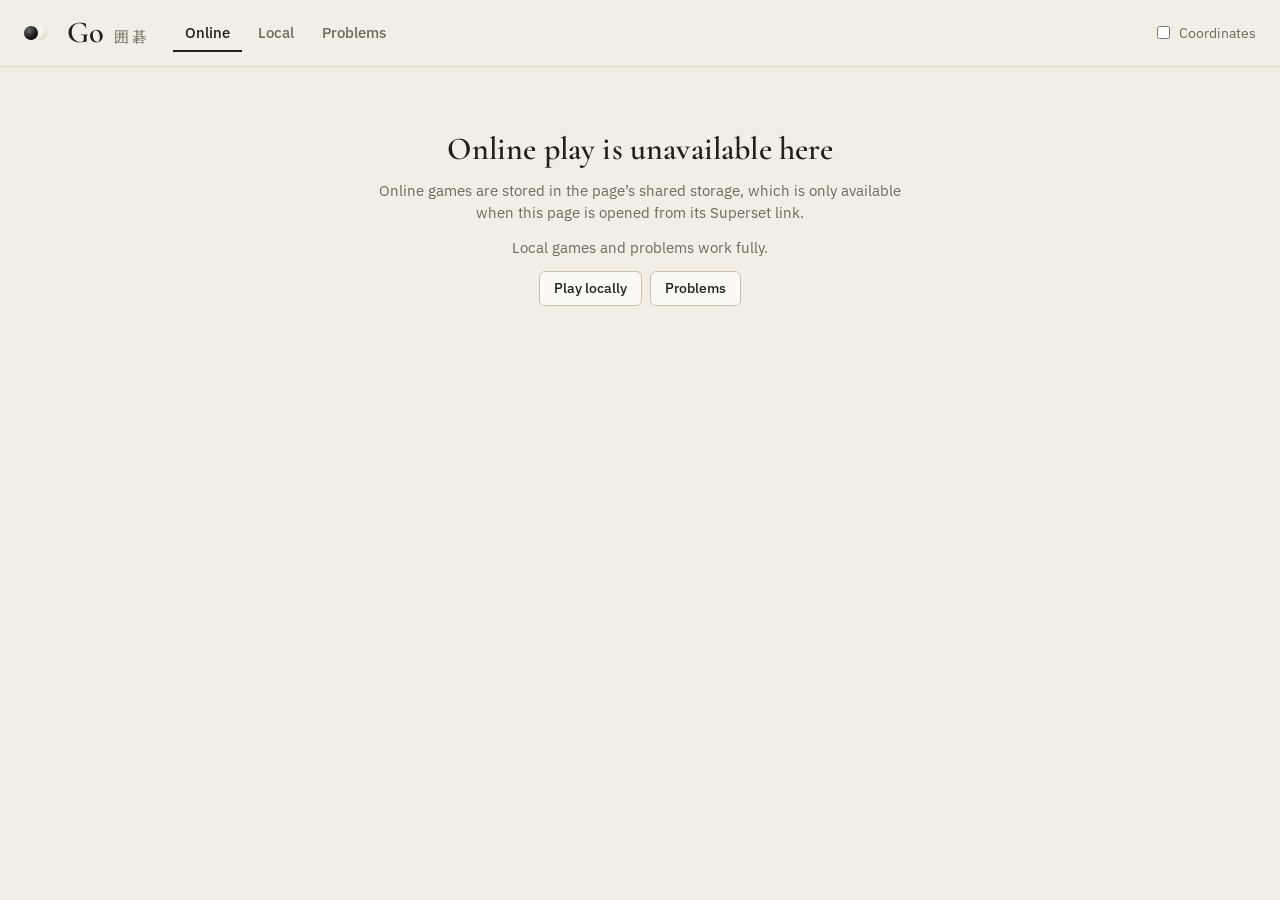
==== site/index.html @ a1bad9ee "Go: online/local play and 300 Sensei's Library problems Superset page (site/) with rules engine, SVG" ====
<!doctype html>
<html lang="en">
<head>
  <meta charset="utf-8">
  <meta name="viewport" content="width=device-width, initial-scale=1">
  <title>Go</title>
  <meta name="description" content="Play Go online with a friend, on one device, or work through 300 problems.">
  <link rel="preconnect" href="https://fonts.googleapis.com">
  <link rel="preconnect" href="https://fonts.gstatic.com" crossorigin>
  <link rel="stylesheet" href="https://fonts.googleapis.com/css2?family=Cormorant+Garamond:wght@500;600&family=IBM+Plex+Sans:wght@400;500;600&display=swap">
  <link rel="stylesheet" href="style.css">
</head>
<body>
  <header class="top">
    <div class="brand">
      <span class="brand-mark" aria-hidden="true"></span>
      <h1>Go</h1>
      <span class="brand-sub" lang="ja">囲碁</span>
    </div>
    <nav class="tabs" role="tablist" aria-label="Mode">
      <button role="tab" id="tab-online" data-tab="online" aria-controls="view-online">Online</button>
      <button role="tab" id="tab-local" data-tab="local" aria-controls="view-local">Local</button>
      <button role="tab" id="tab-problems" data-tab="problems" aria-controls="view-problems">Problems</button>
    </nav>
    <label class="coords-toggle" title="Show coordinates">
      <input type="checkbox" id="coords-toggle">
      <span>Coordinates</span>
    </label>
  </header>

  <div id="banner" class="banner" hidden></div>

  <main>
    <!-- Online -->
    <section id="view-online" class="view" role="tabpanel" aria-labelledby="tab-online" hidden>
      <div id="online-unavailable" class="notice" hidden></div>

      <div id="lobby" class="lobby" hidden>
        <div class="lobby-intro">
          <h2>Play a friend</h2>
          <p class="muted">Anyone with this page's link can join. Create a game, or join one below.</p>
        </div>

        <form id="new-online" class="card new-game" autocomplete="off">
          <h3>New game</h3>
          <div class="field">
            <span class="label">Board</span>
            <div class="seg" data-name="size">
              <label><input type="radio" name="on-size" value="9"><span>9×9</span></label>
              <label><input type="radio" name="on-size" value="13"><span>13×13</span></label>
              <label><input type="radio" name="on-size" value="19" checked><span>19×19</span></label>
            </div>
          </div>
          <div class="field-row">
            <label class="field"><span class="label">Komi</span>
              <select name="komi">
                <option value="0.5">0.5</option>
                <option value="5.5">5.5</option>
                <option value="6.5" selected>6.5</option>
                <option value="7.5">7.5</option>
              </select>
            </label>
            <label class="field"><span class="label">Handicap</span>
              <select name="handicap">
                <option value="0" selected>None</option>
                <option>2</option><option>3</option><option>4</option><option>5</option>
                <option>6</option><option>7</option><option>8</option><option>9</option>
              </select>
            </label>
            <label class="field"><span class="label">You play</span>
              <select name="color">
                <option value="B" selected>Black</option>
                <option value="W">White</option>
                <option value="R">Random</option>
              </select>
            </label>
          </div>
          <div class="from-position" hidden></div>
          <button type="submit" class="btn primary">Create game</button>
        </form>

        <div class="lobby-lists">
          <section class="list-block">
            <h3>Your games</h3>
            <ul id="list-mine" class="game-list"></ul>
          </section>
          <section class="list-block">
            <h3>Open games</h3>
            <ul id="list-open" class="game-list"></ul>
          </section>
          <section class="list-block">
            <h3>Being played</h3>
            <ul id="list-live" class="game-list"></ul>
          </section>
          <section class="list-block">
            <h3>Recently finished</h3>
            <ul id="list-done" class="game-list"></ul>
          </section>
        </div>
      </div>

      <div id="online-game" class="play-layout" hidden>
        <div class="stage"><div class="board-host" id="board-online"></div></div>
        <aside class="side">
          <button class="link back" id="online-back">&larr; Lobby</button>
          <div class="game-head">
            <h2 id="online-title">Game</h2>
            <p class="muted small" id="online-meta"></p>
          </div>
          <div class="players" id="online-players"></div>
          <p class="status" id="online-status" aria-live="polite"></p>
          <div class="request" id="online-request" hidden></div>
          <div class="controls" id="online-controls"></div>
          <div class="controls secondary" id="online-controls-2"></div>
        </aside>
      </div>
    </section>

    <!-- Local -->
    <section id="view-local" class="view" role="tabpanel" aria-labelledby="tab-local" hidden>
      <div class="play-layout">
        <div class="stage"><div class="board-host" id="board-local"></div></div>
        <aside class="side">
          <div class="game-head">
            <h2>Local game</h2>
            <p class="muted small" id="local-meta"></p>
          </div>
          <div class="players" id="local-players"></div>
          <p class="status" id="local-status" aria-live="polite"></p>
          <div class="controls" id="local-controls"></div>
          <div class="controls secondary" id="local-controls-2"></div>

          <details class="card new-local" id="new-local-wrap">
            <summary>New game</summary>
            <form id="new-local" autocomplete="off">
              <div class="field">
                <span class="label">Board</span>
                <div class="seg">
                  <label><input type="radio" name="lo-size" value="9"><span>9×9</span></label>
                  <label><input type="radio" name="lo-size" value="13"><span>13×13</span></label>
                  <label><input type="radio" name="lo-size" value="19" checked><span>19×19</span></label>
                </div>
              </div>
              <div class="field-row">
                <label class="field"><span class="label">Komi</span>
                  <select name="komi">
                    <option value="0.5">0.5</option>
                    <option value="5.5">5.5</option>
                    <option value="6.5" selected>6.5</option>
                    <option value="7.5">7.5</option>
                  </select>
                </label>
                <label class="field"><span class="label">Handicap</span>
                  <select name="handicap">
                    <option value="0" selected>None</option>
                    <option>2</option><option>3</option><option>4</option><option>5</option>
                    <option>6</option><option>7</option><option>8</option><option>9</option>
                  </select>
                </label>
              </div>
              <button type="submit" class="btn primary">Start</button>
            </form>
          </details>
          <p class="hint muted small">Keys: <kbd>P</kbd> pass, <kbd>U</kbd> undo</p>
        </aside>
      </div>
    </section>

    <!-- Problems -->
    <section id="view-problems" class="view" role="tabpanel" aria-labelledby="tab-problems" hidden>
      <div class="problems-layout">
        <aside class="plist">
          <div class="plist-head">
            <input type="search" id="p-search" placeholder="Search number or title" aria-label="Search problems">
            <div class="plist-filters">
              <select id="p-level" aria-label="Level"><option value="">All levels</option></select>
              <label class="check"><input type="checkbox" id="p-unsolved"> Unsolved</label>
            </div>
            <p class="muted small" id="p-count"></p>
          </div>
          <ol id="p-list" class="p-list"></ol>
        </aside>
        <div class="stage"><div class="board-host" id="board-problem"></div></div>
        <aside class="side">
          <div class="game-head">
            <p class="eyebrow" id="p-eyebrow"></p>
            <h2 id="p-title">Problems</h2>
            <p class="prompt" id="p-prompt"></p>
          </div>
          <div class="feedback" id="p-feedback" aria-live="polite"></div>
          <div class="controls" id="p-controls">
            <button class="btn" id="p-retry">Retry</button>
            <button class="btn" id="p-solution">Show solution</button>
          </div>
          <div class="controls" id="p-steps" hidden>
            <button class="btn" id="p-step-back">Back</button>
            <button class="btn primary" id="p-step-fwd">Next move</button>
            <button class="btn ghost" id="p-step-exit">Done</button>
          </div>
          <div class="controls nav">
            <button class="btn" id="p-prev">&larr; Prev</button>
            <button class="btn" id="p-next">Next &rarr;</button>
          </div>
          <div class="from-here">
            <span class="label">Play from this position</span>
            <div class="controls">
              <button class="btn" id="p-play-local">Locally</button>
              <button class="btn" id="p-play-online">Online</button>
            </div>
          </div>
          <p class="muted small source" id="p-source"></p>
          <p class="hint muted small">Keys: <kbd>&larr;</kbd> <kbd>&rarr;</kbd> previous / next</p>
        </aside>
      </div>
    </section>
  </main>

  <dialog id="sgf-dialog" class="sgf-dialog">
    <form method="dialog">
      <h3>Game record (SGF)</h3>
      <textarea id="sgf-text" rows="8" readonly></textarea>
      <div class="controls">
        <a class="btn primary" id="sgf-download" download="game.sgf">Download</a>
        <button type="button" class="btn" id="sgf-copy">Copy</button>
        <button class="btn ghost" value="close">Close</button>
      </div>
    </form>
  </dialog>

  <div id="toast" class="toast" role="status" aria-live="polite" hidden></div>

  <script src="go-engine.js"></script>
  <script src="problems.js"></script>
  <script src="app.js"></script>
</body>
</html>
---- site/style.css ----
:root {
  --bg: #f2eee5;
  --surface: #fbf9f4;
  --ink: #23201b;
  --muted: #6f685c;
  --line: #ddd5c5;
  --line-strong: #c9bfac;
  --accent: #a8432a;
  --accent-soft: rgba(168, 67, 42, 0.1);
  --ok: #3f6b3a;
  --ok-soft: rgba(63, 107, 58, 0.1);
  --btn-bg: #fbf9f4;
  --btn-hover: #f1ece1;
  --primary-bg: #23201b;
  --primary-ink: #f7f3ea;
  --shadow: 0 1px 2px rgba(40, 30, 10, 0.06), 0 6px 24px rgba(40, 30, 10, 0.06);
  --board-shadow: 0 2px 4px rgba(60, 35, 5, 0.18), 0 18px 40px rgba(60, 35, 5, 0.18);
  --radius: 6px;
  --serif: "Cormorant Garamond", "Iowan Old Style", "Palatino Linotype", Palatino, Georgia, serif;
  --sans: "IBM Plex Sans", -apple-system, "Segoe UI", Helvetica, Arial, sans-serif;
  color-scheme: light;
}
@media (prefers-color-scheme: dark) {
  :root {
    --bg: #141311;
    --surface: #1c1b18;
    --ink: #ebe5d8;
    --muted: #9c9483;
    --line: #2e2b26;
    --line-strong: #423d35;
    --accent: #d77a5c;
    --accent-soft: rgba(215, 122, 92, 0.14);
    --ok: #8fbf86;
    --ok-soft: rgba(143, 191, 134, 0.12);
    --btn-bg: #1f1e1a;
    --btn-hover: #282620;
    --primary-bg: #ebe5d8;
    --primary-ink: #171613;
    --shadow: 0 1px 2px rgba(0, 0, 0, 0.3), 0 6px 24px rgba(0, 0, 0, 0.25);
    --board-shadow: 0 2px 4px rgba(0, 0, 0, 0.5), 0 18px 48px rgba(0, 0, 0, 0.45);
    color-scheme: dark;
  }
}

* { box-sizing: border-box; }
html { -webkit-text-size-adjust: 100%; }
body {
  margin: 0;
  background: var(--bg);
  color: var(--ink);
  font: 15px/1.5 var(--sans);
  min-height: 100vh;
  overflow-x: hidden;
}
h1, h2, h3 { font-family: var(--serif); font-weight: 600; letter-spacing: 0.005em; margin: 0; line-height: 1.15; }
h2 { font-size: 1.75rem; }
h3 { font-size: 1.25rem; }
p { margin: 0; }
.muted { color: var(--muted); }
.small { font-size: 0.85rem; }
kbd {
  font: 500 0.75rem/1 var(--sans);
  border: 1px solid var(--line-strong);
  border-bottom-width: 2px;
  border-radius: 3px;
  padding: 2px 5px;
  background: var(--surface);
}
[hidden] { display: none !important; }

/* ---------- header */
.top {
  display: flex;
  align-items: center;
  gap: 24px;
  padding: 14px 24px;
  border-bottom: 1px solid var(--line);
  flex-wrap: wrap;
}
.brand { display: flex; align-items: baseline; gap: 10px; }
.brand h1 { font-size: 1.9rem; }
.brand-sub { font-size: 0.95rem; color: var(--muted); letter-spacing: 0.15em; }
.brand-mark {
  position: relative;
  width: 14px; height: 14px; border-radius: 50%;
  align-self: center;
  background: radial-gradient(circle at 35% 30%, #fff, #ece8de 60%, #c4bdae);
  margin-right: 10px;
}
.brand-mark::after {
  content: ""; position: absolute; left: -9px; top: 0;
  width: 14px; height: 14px; border-radius: 50%;
  background: radial-gradient(circle at 35% 30%, #6a6a6a, #1a1a1a 55%, #000);
  box-shadow: 1px 0 0 1px var(--bg);
}
.brand { padding-left: 9px; }
.tabs { display: flex; gap: 4px; margin-right: auto; }
.tabs button {
  appearance: none; background: none; border: 0; cursor: pointer;
  font: 500 0.95rem var(--sans); color: var(--muted);
  padding: 8px 12px;
  border-bottom: 2px solid transparent;
  position: relative;
}
.tabs button:hover { color: var(--ink); }
.tabs button[aria-selected="true"] { color: var(--ink); border-bottom-color: var(--ink); }
.tabs button .dot {
  position: absolute; top: 6px; right: 2px;
  width: 6px; height: 6px; border-radius: 50%; background: var(--accent);
}
.coords-toggle { display: flex; align-items: center; gap: 6px; font-size: 0.85rem; color: var(--muted); cursor: pointer; user-select: none; }

.banner {
  padding: 10px 24px;
  background: var(--accent-soft);
  color: var(--ink);
  border-bottom: 1px solid var(--line);
  font-size: 0.9rem;
}

main { padding: 24px; max-width: 1480px; margin: 0 auto; }

/* ---------- buttons & forms */
.btn {
  appearance: none;
  display: inline-flex; align-items: center; justify-content: center; gap: 6px;
  font: 500 0.9rem/1 var(--sans);
  color: var(--ink);
  background: var(--btn-bg);
  border: 1px solid var(--line-strong);
  border-radius: var(--radius);
  padding: 9px 14px;
  cursor: pointer;
  text-decoration: none;
  transition: background-color 0.12s, border-color 0.12s, color 0.12s;
  white-space: nowrap;
}
.btn:hover:not(:disabled) { background: var(--btn-hover); border-color: var(--muted); }
.btn:disabled { opacity: 0.45; cursor: default; }
.btn.primary { background: var(--primary-bg); color: var(--primary-ink); border-color: var(--primary-bg); }
.btn.primary:hover:not(:disabled) { background: var(--primary-bg); opacity: 0.88; }
.btn.ghost { background: transparent; border-color: transparent; color: var(--muted); }
.btn.ghost:hover:not(:disabled) { color: var(--ink); background: var(--btn-hover); border-color: transparent; }
.btn.danger:hover:not(:disabled) { color: var(--accent); border-color: var(--accent); background: var(--btn-bg); }
.btn.small { padding: 6px 10px; font-size: 0.82rem; }
.link {
  appearance: none; background: none; border: 0; padding: 0; cursor: pointer;
  color: var(--muted); font: 500 0.88rem var(--sans);
}
.link:hover { color: var(--ink); }
:focus-visible { outline: 2px solid var(--accent); outline-offset: 2px; }

select, input[type="search"] {
  font: 0.9rem var(--sans);
  color: var(--ink);
  background: var(--btn-bg);
  border: 1px solid var(--line-strong);
  border-radius: var(--radius);
  padding: 7px 9px;
  min-width: 0;
}
input[type="search"] { width: 100%; }
input[type="checkbox"] { accent-color: var(--ink); }

.card {
  background: var(--surface);
  border: 1px solid var(--line);
  border-radius: 8px;
  padding: 18px;
}
.field { display: flex; flex-direction: column; gap: 6px; min-width: 0; }
.field-row { display: grid; grid-template-columns: repeat(auto-fit, minmax(90px, 1fr)); gap: 12px; }
.label { font-size: 0.75rem; text-transform: uppercase; letter-spacing: 0.08em; color: var(--muted); font-weight: 500; }
.seg { display: inline-flex; border: 1px solid var(--line-strong); border-radius: var(--radius); overflow: hidden; align-self: flex-start; }
.seg label { cursor: pointer; }
.seg input { position: absolute; opacity: 0; pointer-events: none; }
.seg span { display: block; padding: 7px 12px; font-size: 0.88rem; color: var(--muted); border-left: 1px solid var(--line-strong); }
.seg label:first-child span { border-left: 0; }
.seg input:checked + span { background: var(--primary-bg); color: var(--primary-ink); }
.seg input:focus-visible + span { outline: 2px solid var(--accent); outline-offset: -2px; }
.check { display: inline-flex; align-items: center; gap: 6px; font-size: 0.88rem; cursor: pointer; }

/* ---------- play layout */
.play-layout {
  display: grid;
  grid-template-columns: minmax(0, 1fr) 320px;
  gap: 32px;
  align-items: start;
}
.stage { display: flex; justify-content: center; min-width: 0; }
.board-host {
  width: 100%;
  position: relative;
  border-radius: 3px;
  box-shadow: var(--board-shadow);
  background:
    radial-gradient(ellipse 80% 60% at 28% 18%, rgba(255, 236, 190, 0.38), transparent 70%),
    radial-gradient(ellipse 70% 50% at 80% 90%, rgba(120, 70, 20, 0.12), transparent 70%),
    repeating-linear-gradient(93deg, rgba(120, 72, 22, 0.055) 0 1px, transparent 1px 6px),
    repeating-linear-gradient(87deg, rgba(95, 55, 15, 0.045) 0 2px, transparent 2px 15px),
    repeating-linear-gradient(91deg, rgba(255, 230, 180, 0.08) 0 3px, transparent 3px 23px),
    linear-gradient(176deg, #e4bd78 0%, #dcb06a 45%, #d5a65e 100%);
  touch-action: manipulation;
  user-select: none;
  -webkit-user-select: none;
  -webkit-tap-highlight-color: transparent;
}
.board-host svg { display: block; width: 100%; height: 100%; }
.board-host.playable svg { cursor: pointer; }

.side { display: flex; flex-direction: column; gap: 18px; min-width: 0; }
.game-head h2 { margin-bottom: 4px; }
.eyebrow { font-size: 0.75rem; text-transform: uppercase; letter-spacing: 0.1em; color: var(--muted); margin-bottom: 4px; }
.back { align-self: flex-start; }

.players { display: flex; flex-direction: column; border-top: 1px solid var(--line); }
.player {
  display: grid;
  grid-template-columns: 22px 1fr auto;
  align-items: center;
  gap: 10px;
  padding: 10px 2px;
  border-bottom: 1px solid var(--line);
  position: relative;
}
.player .stone-icon { width: 18px; height: 18px; border-radius: 50%; }
.stone-icon.b { background: radial-gradient(circle at 35% 30%, #6a6a6a, #1c1c1c 55%, #000); box-shadow: 0 1px 2px rgba(0,0,0,.4); }
.stone-icon.w { background: radial-gradient(circle at 35% 30%, #fff, #eeebe3 60%, #c9c3b6); box-shadow: 0 1px 2px rgba(0,0,0,.35), inset 0 0 0 0.5px rgba(0,0,0,.15); }
.player .pname { font-weight: 500; overflow: hidden; text-overflow: ellipsis; white-space: nowrap; }
.player .pname .you { color: var(--muted); font-weight: 400; font-size: 0.85rem; margin-left: 4px; }
.player .pcap { font-size: 0.82rem; color: var(--muted); font-variant-numeric: tabular-nums; }
.player.to-move::before {
  content: "";
  position: absolute; left: -12px; top: 50%;
  width: 3px; height: 60%; transform: translateY(-50%);
  background: var(--ink); border-radius: 2px;
}
.player.to-move.mine::before { background: var(--accent); }

.status { font-size: 1rem; min-height: 1.5em; }
.status strong { font-weight: 600; }
.status .your-move { color: var(--accent); font-weight: 600; }
.status .pulse {
  display: inline-block; width: 8px; height: 8px; border-radius: 50%;
  background: var(--accent); margin-right: 8px; vertical-align: 1px;
  animation: pulse 2s ease-in-out infinite;
}
@keyframes pulse { 0%, 100% { opacity: 1; } 50% { opacity: 0.35; } }
.result {
  font-family: var(--serif);
  font-size: 1.6rem;
  font-weight: 600;
}

.controls { display: flex; flex-wrap: wrap; gap: 8px; }
.controls.secondary { padding-top: 2px; }
.controls:empty { display: none; }

.request {
  border: 1px solid var(--line-strong);
  border-left: 3px solid var(--accent);
  border-radius: var(--radius);
  padding: 12px 14px;
  display: flex; flex-direction: column; gap: 10px;
  background: var(--surface);
  font-size: 0.92rem;
}

.new-local summary { cursor: pointer; font-weight: 500; list-style: none; }
.new-local summary::-webkit-details-marker { display: none; }
.new-local summary::before { content: "+"; display: inline-block; width: 1em; color: var(--muted); }
.new-local[open] summary::before { content: "\2013"; }
.new-local form { display: flex; flex-direction: column; gap: 14px; margin-top: 14px; }
.new-local, .new-game { padding: 14px 16px; }
.hint { margin-top: auto; }

/* ---------- lobby */
.lobby {
  display: grid;
  grid-template-columns: 340px minmax(0, 1fr);
  grid-template-areas: "intro intro" "form lists";
  gap: 24px 40px;
  align-items: start;
}
.lobby-intro { grid-area: intro; }
.lobby-intro h2 { font-size: 2.2rem; margin-bottom: 4px; }
.new-game { grid-area: form; display: flex; flex-direction: column; gap: 16px; }
.lobby-lists { grid-area: lists; display: grid; grid-template-columns: repeat(2, minmax(0, 1fr)); gap: 28px 32px; }
.list-block h3 { padding-bottom: 8px; border-bottom: 1px solid var(--line); }
.game-list { list-style: none; margin: 0; padding: 0; }
.game-list li.item {
  display: flex; align-items: center; gap: 12px;
  padding: 10px 0;
  border-bottom: 1px solid var(--line);
}
.game-list .gi-main { flex: 1; min-width: 0; }
.game-list .gi-title { font-weight: 500; overflow: hidden; text-overflow: ellipsis; white-space: nowrap; }
.game-list .gi-sub { font-size: 0.82rem; color: var(--muted); overflow: hidden; text-overflow: ellipsis; white-space: nowrap; }
.game-list .gi-sub .turn { color: var(--accent); font-weight: 500; }
.game-list li.empty { color: var(--muted); font-size: 0.88rem; padding: 10px 0; font-style: italic; }
.from-position {
  font-size: 0.88rem;
  border-left: 3px solid var(--line-strong);
  padding: 4px 10px;
  display: flex; align-items: center; justify-content: space-between; gap: 8px;
}

.notice {
  max-width: 560px;
  margin: 40px auto;
  text-align: center;
  display: flex; flex-direction: column; gap: 12px; align-items: center;
}
.notice h2 { font-size: 2rem; }
.notice p { color: var(--muted); }

/* ---------- problems */
.problems-layout {
  display: grid;
  grid-template-columns: 250px minmax(0, 1fr) 300px;
  gap: 28px;
  align-items: start;
}
.plist {
  display: flex; flex-direction: column;
  border: 1px solid var(--line);
  border-radius: 8px;
  background: var(--surface);
  max-height: calc(100vh - 140px);
  position: sticky; top: 16px;
  min-width: 0;
}
.plist-head { padding: 12px; display: flex; flex-direction: column; gap: 8px; border-bottom: 1px solid var(--line); }
.plist-filters { display: flex; gap: 10px; align-items: center; justify-content: space-between; }
.plist-filters select { flex: 1; }
.p-list { list-style: none; margin: 0; padding: 4px 0; overflow-y: auto; flex: 1; overscroll-behavior: contain; }
.p-list li button {
  appearance: none; border: 0; background: none; width: 100%; text-align: left; cursor: pointer;
  display: grid; grid-template-columns: 34px 1fr 14px; gap: 6px; align-items: baseline;
  padding: 6px 12px;
  color: var(--ink); font: 0.86rem/1.35 var(--sans);
}
.p-list li button:hover { background: var(--btn-hover); }
.p-list li button[aria-current="true"] { background: var(--accent-soft); }
.p-list .pn { color: var(--muted); font-variant-numeric: tabular-nums; }
.p-list .pt { overflow: hidden; text-overflow: ellipsis; white-space: nowrap; }
.p-list .pt small { color: var(--muted); display: block; font-size: 0.75rem; }
.p-list .ps { align-self: center; width: 10px; height: 10px; }
.p-list .ps.solved { border-radius: 50%; background: var(--ok); }
.prompt { font-size: 1.05rem; margin-top: 6px; }
.feedback { min-height: 3em; display: flex; flex-direction: column; gap: 6px; }
.feedback .verdict { font-family: var(--serif); font-size: 1.6rem; font-weight: 600; line-height: 1.1; }
.feedback .verdict.ok { color: var(--ok); }
.feedback .verdict.bad { color: var(--accent); }
.feedback .comment { font-size: 0.93rem; color: var(--ink); white-space: pre-line; }
.feedback .comment.dim { color: var(--muted); }
.from-here { display: flex; flex-direction: column; gap: 8px; padding-top: 14px; border-top: 1px solid var(--line); }
.source a { color: var(--muted); }

/* ---------- board svg pieces */
.bv-line { stroke: #3b2a14; stroke-linecap: square; vector-effect: non-scaling-stroke; }
.bv-coord { fill: rgba(55, 34, 10, 0.7); font: 500 0.3px var(--sans); }
.bv-stone.drop { animation: drop 0.2s cubic-bezier(.2,.7,.3,1); transform-box: fill-box; transform-origin: center; }
.bv-shadow.drop { animation: dropshadow 0.2s ease-out; }
@keyframes drop { from { transform: scale(1.12); opacity: 0.2; } to { transform: scale(1); opacity: 1; } }
@keyframes dropshadow { from { opacity: 0; } to { opacity: 1; } }
.bv-gone { animation: gone 0.35s ease-in forwards; transform-box: fill-box; transform-origin: center; }
@keyframes gone { to { opacity: 0; transform: scale(0.85); } }
.bv-ghost { opacity: 0.5; pointer-events: none; }
.bv-ghost.confirm { opacity: 0.75; }
.bv-dead { opacity: 0.42; }
.bv-label.bv-mark-label { font-family: var(--serif); font-style: italic; font-size: 0.56px; }
.bv-label { font: 600 0.5px var(--sans); text-anchor: middle; dominant-baseline: central; pointer-events: none; }

/* ---------- dialog & toast */
.sgf-dialog {
  border: 1px solid var(--line);
  border-radius: 10px;
  background: var(--surface);
  color: var(--ink);
  padding: 20px;
  width: min(560px, calc(100vw - 32px));
  box-shadow: var(--shadow);
}
.sgf-dialog::backdrop { background: rgba(20, 16, 10, 0.35); }
.sgf-dialog form { display: flex; flex-direction: column; gap: 12px; }
.sgf-dialog textarea {
  width: 100%;
  font: 0.8rem/1.4 ui-monospace, Menlo, monospace;
  color: var(--ink);
  background: var(--bg);
  border: 1px solid var(--line);
  border-radius: var(--radius);
  padding: 10px;
  resize: vertical;
}
.toast {
  position: fixed; left: 50%; bottom: 20px; transform: translateX(-50%);
  background: var(--primary-bg); color: var(--primary-ink);
  padding: 10px 16px; border-radius: var(--radius);
  font-size: 0.9rem; box-shadow: var(--shadow);
  max-width: calc(100vw - 32px);
  z-index: 10;
}

/* ---------- responsive */
@media (max-width: 1180px) {
  .problems-layout {
    grid-template-columns: minmax(0, 1fr) 300px;
    grid-template-areas: "board side" "list list";
  }
  .problems-layout > .stage { grid-area: board; }
  .problems-layout > .side { grid-area: side; }
  .problems-layout > .plist { grid-area: list; position: static; max-height: 420px; }
}
@media (max-width: 860px) {
  main { padding: 16px; }
  .top { padding: 10px 16px; gap: 8px 16px; }
  .brand h1 { font-size: 1.6rem; }
  .tabs { order: 3; width: 100%; margin: 0 0 -10px -12px; }
  .coords-toggle { margin-left: auto; }
  .play-layout { grid-template-columns: minmax(0, 1fr); gap: 20px; }
  .problems-layout { grid-template-columns: minmax(0, 1fr); grid-template-areas: "board" "side" "list"; gap: 20px; }
  .lobby { grid-template-columns: minmax(0, 1fr); grid-template-areas: "intro" "form" "lists"; }
  .lobby-lists { grid-template-columns: minmax(0, 1fr); }
  .hint { display: none; }
  .banner { padding: 10px 16px; }
}
@media (prefers-reduced-motion: reduce) {
  .bv-stone.drop, .bv-shadow.drop, .bv-gone, .status .pulse { animation: none; }
}
.btn.armed, .btn.armed:hover:not(:disabled) { color: var(--accent); border-color: var(--accent); background: var(--accent-soft); }
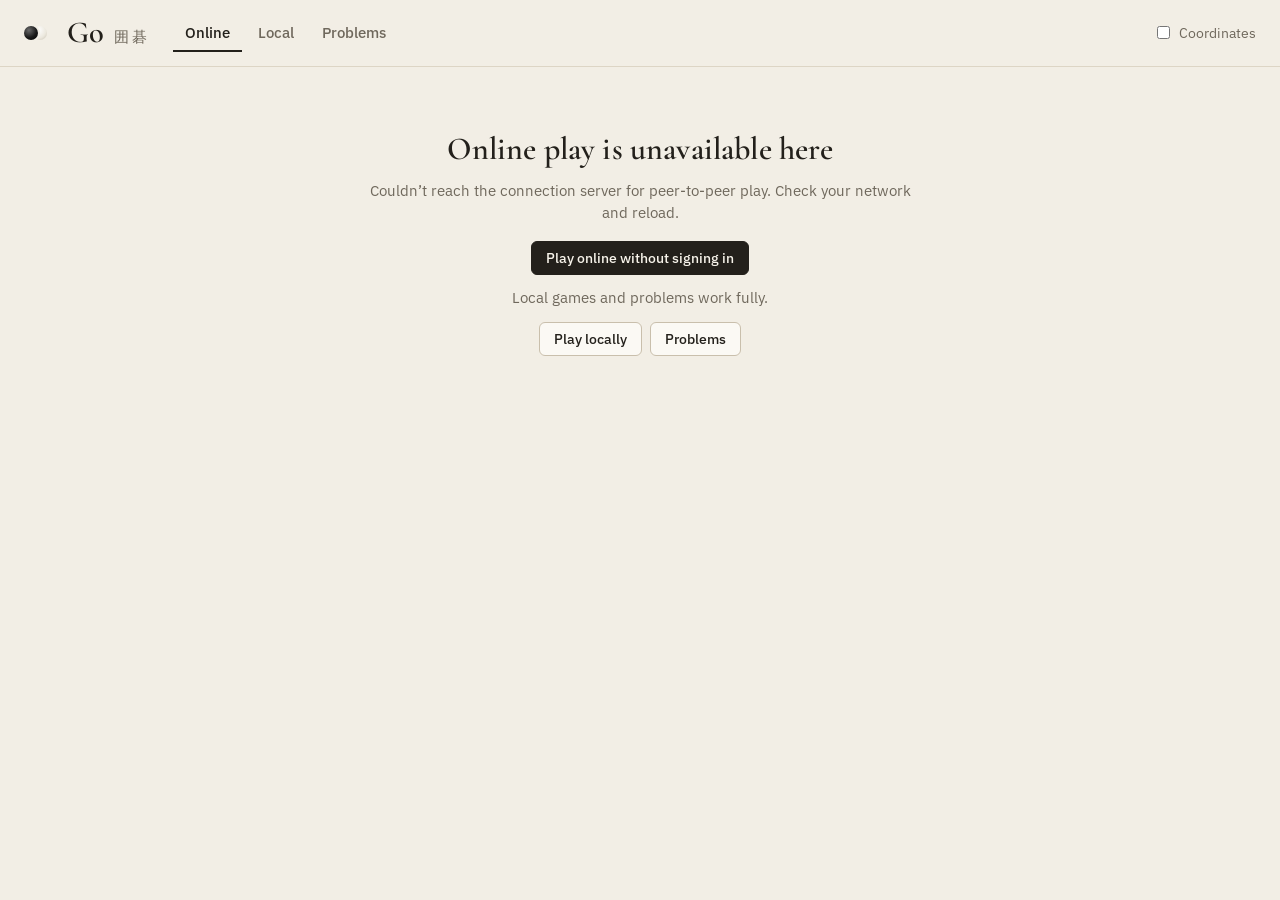
==== commit 15ccb3d3: "Peer-to-peer online play for signed-out players Co-Authored-By: Claude Opus 5.5 <noreply@anthropic.c" ====
--- a/site/index.html
+++ b/site/index.html
@@ -39,6 +39,12 @@
         <div class="lobby-intro">
           <h2>Play a friend</h2>
           <p class="muted">Anyone with this page's link can join. Create a game, or join one below.</p>
+          <div class="p2p-bar" id="p2p-bar" hidden>
+            <label class="p2p-name"><span class="label">Your name</span>
+              <input type="text" id="p2p-name" maxlength="40" autocomplete="nickname" spellcheck="false">
+            </label>
+            <p class="conn small" id="p2p-status"></p>
+          </div>
         </div>
 
         <form id="new-online" class="card new-game" autocomplete="off">
@@ -108,6 +114,8 @@
             <p class="muted small" id="online-meta"></p>
           </div>
           <div class="players" id="online-players"></div>
+          <p class="conn small" id="online-conn" hidden></p>
+          <div class="invite" id="online-invite" hidden></div>
           <p class="status" id="online-status" aria-live="polite"></p>
           <div class="request" id="online-request" hidden></div>
           <div class="controls" id="online-controls"></div>
@@ -229,6 +237,7 @@
 
   <div id="toast" class="toast" role="status" aria-live="polite" hidden></div>
 
+  <script src="peerjs.min.js"></script>
   <script src="go-engine.js"></script>
   <script src="problems.js"></script>
   <script src="app.js"></script>
--- a/site/style.css
+++ b/site/style.css
@@ -430,3 +430,32 @@
   .bv-stone.drop, .bv-shadow.drop, .bv-gone, .status .pulse { animation: none; }
 }
 .btn.armed, .btn.armed:hover:not(:disabled) { color: var(--accent); border-color: var(--accent); background: var(--accent-soft); }
+
+/* ---------- peer-to-peer online */
+.p2p-bar { display: flex; flex-wrap: wrap; align-items: flex-end; gap: 10px 20px; margin-top: 14px; }
+.p2p-name { display: flex; flex-direction: column; gap: 6px; }
+.p2p-name input {
+  font: 0.92rem var(--sans); color: var(--ink); background: var(--btn-bg);
+  border: 1px solid var(--line-strong); border-radius: var(--radius); padding: 7px 9px; width: 200px; max-width: 100%;
+}
+.conn { color: var(--muted); display: flex; align-items: center; gap: 8px; margin: 0; }
+.conn::before { content: ""; width: 7px; height: 7px; border-radius: 50%; background: var(--muted); flex: none; }
+.conn.ok::before { background: var(--ok); }
+.conn.warn::before { background: var(--accent); animation: pulse 1.6s ease-in-out infinite; }
+.invite {
+  border: 1px solid var(--line-strong);
+  border-left: 3px solid var(--ink);
+  border-radius: var(--radius);
+  background: var(--surface);
+  padding: 14px;
+  display: flex; flex-direction: column; gap: 10px;
+}
+.invite h3 { font-size: 1.3rem; }
+.invite .row { display: flex; gap: 8px; }
+.invite input {
+  flex: 1; min-width: 0;
+  font: 0.82rem ui-monospace, Menlo, monospace; color: var(--ink);
+  background: var(--bg); border: 1px solid var(--line); border-radius: var(--radius); padding: 7px 9px;
+}
+.invite p { font-size: 0.85rem; color: var(--muted); }
+.notice .btn.primary { margin-top: 4px; }
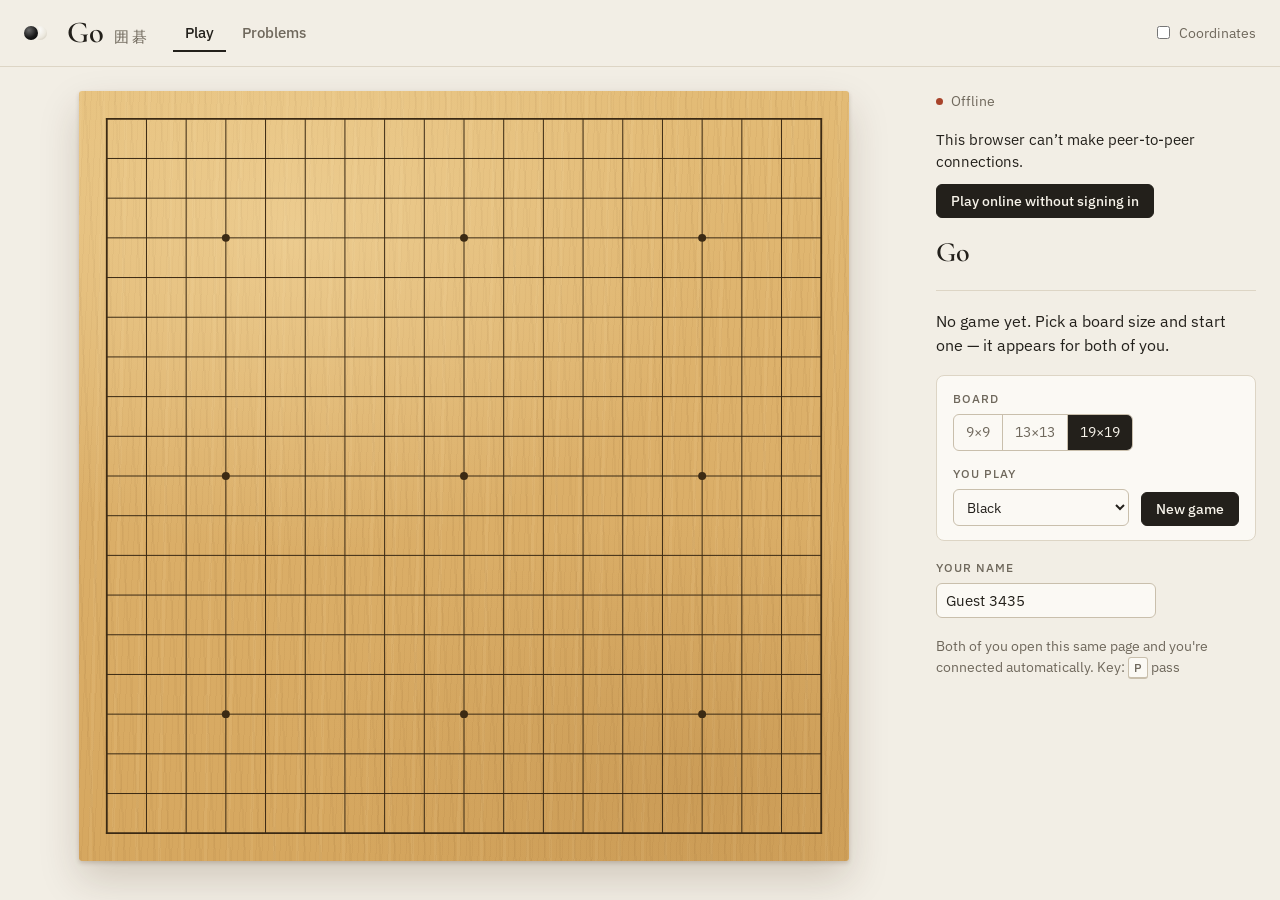
==== commit 13461d85: "Two-player fixed room: both open the same URL and auto-connect Co-Authored-By: Claude Opus 5.5 <nore" ====
--- a/site/index.html
+++ b/site/index.html
@@ -18,8 +18,7 @@
       <span class="brand-sub" lang="ja">囲碁</span>
     </div>
     <nav class="tabs" role="tablist" aria-label="Mode">
-      <button role="tab" id="tab-online" data-tab="online" aria-controls="view-online">Online</button>
-      <button role="tab" id="tab-local" data-tab="local" aria-controls="view-local">Local</button>
+      <button role="tab" id="tab-play" data-tab="play" aria-controls="view-play">Play</button>
       <button role="tab" id="tab-problems" data-tab="problems" aria-controls="view-problems">Problems</button>
     </nav>
     <label class="coords-toggle" title="Show coordinates">
@@ -31,145 +30,47 @@
   <div id="banner" class="banner" hidden></div>
 
   <main>
-    <!-- Online -->
-    <section id="view-online" class="view" role="tabpanel" aria-labelledby="tab-online" hidden>
-      <div id="online-unavailable" class="notice" hidden></div>
+    <!-- Play: one shared game between two people -->
+    <section id="view-play" class="view" role="tabpanel" aria-labelledby="tab-play" hidden>
+      <div class="play-layout">
+        <div class="stage"><div class="board-host" id="board-play"></div></div>
+        <aside class="side">
+          <p class="conn small" id="conn"></p>
+          <div class="notice-inline" id="offline" hidden></div>
+          <div class="game-head">
+            <h2 id="play-title">Go</h2>
+            <p class="muted small" id="play-meta"></p>
+          </div>
+          <div class="players" id="play-players"></div>
+          <p class="status" id="play-status" aria-live="polite"></p>
+          <div class="request" id="play-request" hidden></div>
+          <div class="controls" id="play-controls"></div>
+          <div class="controls secondary" id="play-controls-2"></div>
 
-      <div id="lobby" class="lobby" hidden>
-        <div class="lobby-intro">
-          <h2>Play a friend</h2>
-          <p class="muted">Anyone with this page's link can join. Create a game, or join one below.</p>
-          <div class="p2p-bar" id="p2p-bar" hidden>
-            <label class="p2p-name"><span class="label">Your name</span>
-              <input type="text" id="p2p-name" maxlength="40" autocomplete="nickname" spellcheck="false">
-            </label>
-            <p class="conn small" id="p2p-status"></p>
-          </div>
-        </div>
-
-        <form id="new-online" class="card new-game" autocomplete="off">
-          <h3>New game</h3>
-          <div class="field">
-            <span class="label">Board</span>
-            <div class="seg" data-name="size">
-              <label><input type="radio" name="on-size" value="9"><span>9×9</span></label>
-              <label><input type="radio" name="on-size" value="13"><span>13×13</span></label>
-              <label><input type="radio" name="on-size" value="19" checked><span>19×19</span></label>
+          <form id="new-game" class="card new-game" autocomplete="off">
+            <div class="field">
+              <span class="label">Board</span>
+              <div class="seg">
+                <label><input type="radio" name="size" value="9"><span>9×9</span></label>
+                <label><input type="radio" name="size" value="13"><span>13×13</span></label>
+                <label><input type="radio" name="size" value="19" checked><span>19×19</span></label>
+              </div>
             </div>
-          </div>
-          <div class="field-row">
-            <label class="field"><span class="label">Komi</span>
-              <select name="komi">
-                <option value="0.5">0.5</option>
-                <option value="5.5">5.5</option>
-                <option value="6.5" selected>6.5</option>
-                <option value="7.5">7.5</option>
-              </select>
-            </label>
-            <label class="field"><span class="label">Handicap</span>
-              <select name="handicap">
-                <option value="0" selected>None</option>
-                <option>2</option><option>3</option><option>4</option><option>5</option>
-                <option>6</option><option>7</option><option>8</option><option>9</option>
-              </select>
-            </label>
-            <label class="field"><span class="label">You play</span>
-              <select name="color">
-                <option value="B" selected>Black</option>
-                <option value="W">White</option>
-                <option value="R">Random</option>
-              </select>
-            </label>
-          </div>
-          <div class="from-position" hidden></div>
-          <button type="submit" class="btn primary">Create game</button>
-        </form>
-
-        <div class="lobby-lists">
-          <section class="list-block">
-            <h3>Your games</h3>
-            <ul id="list-mine" class="game-list"></ul>
-          </section>
-          <section class="list-block">
-            <h3>Open games</h3>
-            <ul id="list-open" class="game-list"></ul>
-          </section>
-          <section class="list-block">
-            <h3>Being played</h3>
-            <ul id="list-live" class="game-list"></ul>
-          </section>
-          <section class="list-block">
-            <h3>Recently finished</h3>
-            <ul id="list-done" class="game-list"></ul>
-          </section>
-        </div>
-      </div>
-
-      <div id="online-game" class="play-layout" hidden>
-        <div class="stage"><div class="board-host" id="board-online"></div></div>
-        <aside class="side">
-          <button class="link back" id="online-back">&larr; Lobby</button>
-          <div class="game-head">
-            <h2 id="online-title">Game</h2>
-            <p class="muted small" id="online-meta"></p>
-          </div>
-          <div class="players" id="online-players"></div>
-          <p class="conn small" id="online-conn" hidden></p>
-          <div class="invite" id="online-invite" hidden></div>
-          <p class="status" id="online-status" aria-live="polite"></p>
-          <div class="request" id="online-request" hidden></div>
-          <div class="controls" id="online-controls"></div>
-          <div class="controls secondary" id="online-controls-2"></div>
-        </aside>
-      </div>
-    </section>
-
-    <!-- Local -->
-    <section id="view-local" class="view" role="tabpanel" aria-labelledby="tab-local" hidden>
-      <div class="play-layout">
-        <div class="stage"><div class="board-host" id="board-local"></div></div>
-        <aside class="side">
-          <div class="game-head">
-            <h2>Local game</h2>
-            <p class="muted small" id="local-meta"></p>
-          </div>
-          <div class="players" id="local-players"></div>
-          <p class="status" id="local-status" aria-live="polite"></p>
-          <div class="controls" id="local-controls"></div>
-          <div class="controls secondary" id="local-controls-2"></div>
-
-          <details class="card new-local" id="new-local-wrap">
-            <summary>New game</summary>
-            <form id="new-local" autocomplete="off">
-              <div class="field">
-                <span class="label">Board</span>
-                <div class="seg">
-                  <label><input type="radio" name="lo-size" value="9"><span>9×9</span></label>
-                  <label><input type="radio" name="lo-size" value="13"><span>13×13</span></label>
-                  <label><input type="radio" name="lo-size" value="19" checked><span>19×19</span></label>
-                </div>
-              </div>
-              <div class="field-row">
-                <label class="field"><span class="label">Komi</span>
-                  <select name="komi">
-                    <option value="0.5">0.5</option>
-                    <option value="5.5">5.5</option>
-                    <option value="6.5" selected>6.5</option>
-                    <option value="7.5">7.5</option>
-                  </select>
-                </label>
-                <label class="field"><span class="label">Handicap</span>
-                  <select name="handicap">
-                    <option value="0" selected>None</option>
-                    <option>2</option><option>3</option><option>4</option><option>5</option>
-                    <option>6</option><option>7</option><option>8</option><option>9</option>
-                  </select>
-                </label>
-              </div>
-              <button type="submit" class="btn primary">Start</button>
-            </form>
-          </details>
-          <p class="hint muted small">Keys: <kbd>P</kbd> pass, <kbd>U</kbd> undo</p>
+            <div class="new-row">
+              <label class="field"><span class="label">You play</span>
+                <select name="color">
+                  <option value="B" selected>Black</option>
+                  <option value="W">White</option>
+                  <option value="R">Random</option>
+                </select>
+              </label>
+              <button type="button" class="btn primary" id="new-game-btn">New game</button>
+            </div>
+          </form>
+          <label class="name-field"><span class="label">Your name</span>
+            <input type="text" id="my-name" maxlength="40" autocomplete="nickname" spellcheck="false">
+          </label>
+          <p class="hint muted small">Both of you open this same page and you're connected automatically. Key: <kbd>P</kbd> pass</p>
         </aside>
       </div>
     </section>
@@ -210,11 +111,7 @@
             <button class="btn" id="p-next">Next &rarr;</button>
           </div>
           <div class="from-here">
-            <span class="label">Play from this position</span>
-            <div class="controls">
-              <button class="btn" id="p-play-local">Locally</button>
-              <button class="btn" id="p-play-online">Online</button>
-            </div>
+            <button class="btn" id="p-play">Play this position online</button>
           </div>
           <p class="muted small source" id="p-source"></p>
           <p class="hint muted small">Keys: <kbd>&larr;</kbd> <kbd>&rarr;</kbd> previous / next</p>
--- a/site/style.css
+++ b/site/style.css
@@ -266,53 +266,7 @@
   font-size: 0.92rem;
 }
 
-.new-local summary { cursor: pointer; font-weight: 500; list-style: none; }
-.new-local summary::-webkit-details-marker { display: none; }
-.new-local summary::before { content: "+"; display: inline-block; width: 1em; color: var(--muted); }
-.new-local[open] summary::before { content: "\2013"; }
-.new-local form { display: flex; flex-direction: column; gap: 14px; margin-top: 14px; }
-.new-local, .new-game { padding: 14px 16px; }
 .hint { margin-top: auto; }
-
-/* ---------- lobby */
-.lobby {
-  display: grid;
-  grid-template-columns: 340px minmax(0, 1fr);
-  grid-template-areas: "intro intro" "form lists";
-  gap: 24px 40px;
-  align-items: start;
-}
-.lobby-intro { grid-area: intro; }
-.lobby-intro h2 { font-size: 2.2rem; margin-bottom: 4px; }
-.new-game { grid-area: form; display: flex; flex-direction: column; gap: 16px; }
-.lobby-lists { grid-area: lists; display: grid; grid-template-columns: repeat(2, minmax(0, 1fr)); gap: 28px 32px; }
-.list-block h3 { padding-bottom: 8px; border-bottom: 1px solid var(--line); }
-.game-list { list-style: none; margin: 0; padding: 0; }
-.game-list li.item {
-  display: flex; align-items: center; gap: 12px;
-  padding: 10px 0;
-  border-bottom: 1px solid var(--line);
-}
-.game-list .gi-main { flex: 1; min-width: 0; }
-.game-list .gi-title { font-weight: 500; overflow: hidden; text-overflow: ellipsis; white-space: nowrap; }
-.game-list .gi-sub { font-size: 0.82rem; color: var(--muted); overflow: hidden; text-overflow: ellipsis; white-space: nowrap; }
-.game-list .gi-sub .turn { color: var(--accent); font-weight: 500; }
-.game-list li.empty { color: var(--muted); font-size: 0.88rem; padding: 10px 0; font-style: italic; }
-.from-position {
-  font-size: 0.88rem;
-  border-left: 3px solid var(--line-strong);
-  padding: 4px 10px;
-  display: flex; align-items: center; justify-content: space-between; gap: 8px;
-}
-
-.notice {
-  max-width: 560px;
-  margin: 40px auto;
-  text-align: center;
-  display: flex; flex-direction: column; gap: 12px; align-items: center;
-}
-.notice h2 { font-size: 2rem; }
-.notice p { color: var(--muted); }
 
 /* ---------- problems */
 .problems-layout {
@@ -354,7 +308,6 @@
 .feedback .verdict.bad { color: var(--accent); }
 .feedback .comment { font-size: 0.93rem; color: var(--ink); white-space: pre-line; }
 .feedback .comment.dim { color: var(--muted); }
-.from-here { display: flex; flex-direction: column; gap: 8px; padding-top: 14px; border-top: 1px solid var(--line); }
 .source a { color: var(--muted); }
 
 /* ---------- board svg pieces */
@@ -421,8 +374,6 @@
   .coords-toggle { margin-left: auto; }
   .play-layout { grid-template-columns: minmax(0, 1fr); gap: 20px; }
   .problems-layout { grid-template-columns: minmax(0, 1fr); grid-template-areas: "board" "side" "list"; gap: 20px; }
-  .lobby { grid-template-columns: minmax(0, 1fr); grid-template-areas: "intro" "form" "lists"; }
-  .lobby-lists { grid-template-columns: minmax(0, 1fr); }
   .hint { display: none; }
   .banner { padding: 10px 16px; }
 }
@@ -431,31 +382,19 @@
 }
 .btn.armed, .btn.armed:hover:not(:disabled) { color: var(--accent); border-color: var(--accent); background: var(--accent-soft); }
 
-/* ---------- peer-to-peer online */
-.p2p-bar { display: flex; flex-wrap: wrap; align-items: flex-end; gap: 10px 20px; margin-top: 14px; }
-.p2p-name { display: flex; flex-direction: column; gap: 6px; }
-.p2p-name input {
-  font: 0.92rem var(--sans); color: var(--ink); background: var(--btn-bg);
-  border: 1px solid var(--line-strong); border-radius: var(--radius); padding: 7px 9px; width: 200px; max-width: 100%;
-}
+/* ---------- connection & new game */
 .conn { color: var(--muted); display: flex; align-items: center; gap: 8px; margin: 0; }
 .conn::before { content: ""; width: 7px; height: 7px; border-radius: 50%; background: var(--muted); flex: none; }
 .conn.ok::before { background: var(--ok); }
 .conn.warn::before { background: var(--accent); animation: pulse 1.6s ease-in-out infinite; }
-.invite {
-  border: 1px solid var(--line-strong);
-  border-left: 3px solid var(--ink);
-  border-radius: var(--radius);
-  background: var(--surface);
-  padding: 14px;
-  display: flex; flex-direction: column; gap: 10px;
-}
-.invite h3 { font-size: 1.3rem; }
-.invite .row { display: flex; gap: 8px; }
-.invite input {
-  flex: 1; min-width: 0;
-  font: 0.82rem ui-monospace, Menlo, monospace; color: var(--ink);
-  background: var(--bg); border: 1px solid var(--line); border-radius: var(--radius); padding: 7px 9px;
-}
-.invite p { font-size: 0.85rem; color: var(--muted); }
-.notice .btn.primary { margin-top: 4px; }
+
+.new-game { display: flex; flex-direction: column; gap: 14px; padding: 14px 16px; }
+.new-row { display: flex; align-items: flex-end; gap: 12px; flex-wrap: wrap; }
+.new-row .field { flex: 1; min-width: 120px; }
+.name-field { display: flex; flex-direction: column; gap: 6px; }
+.name-field input {
+  font: 0.92rem var(--sans); color: var(--ink); background: var(--btn-bg);
+  border: 1px solid var(--line-strong); border-radius: var(--radius); padding: 7px 9px; width: 220px; max-width: 100%;
+}
+.notice-inline { display: flex; flex-direction: column; gap: 10px; align-items: flex-start; font-size: 0.92rem; }
+.from-here { padding-top: 14px; border-top: 1px solid var(--line); }
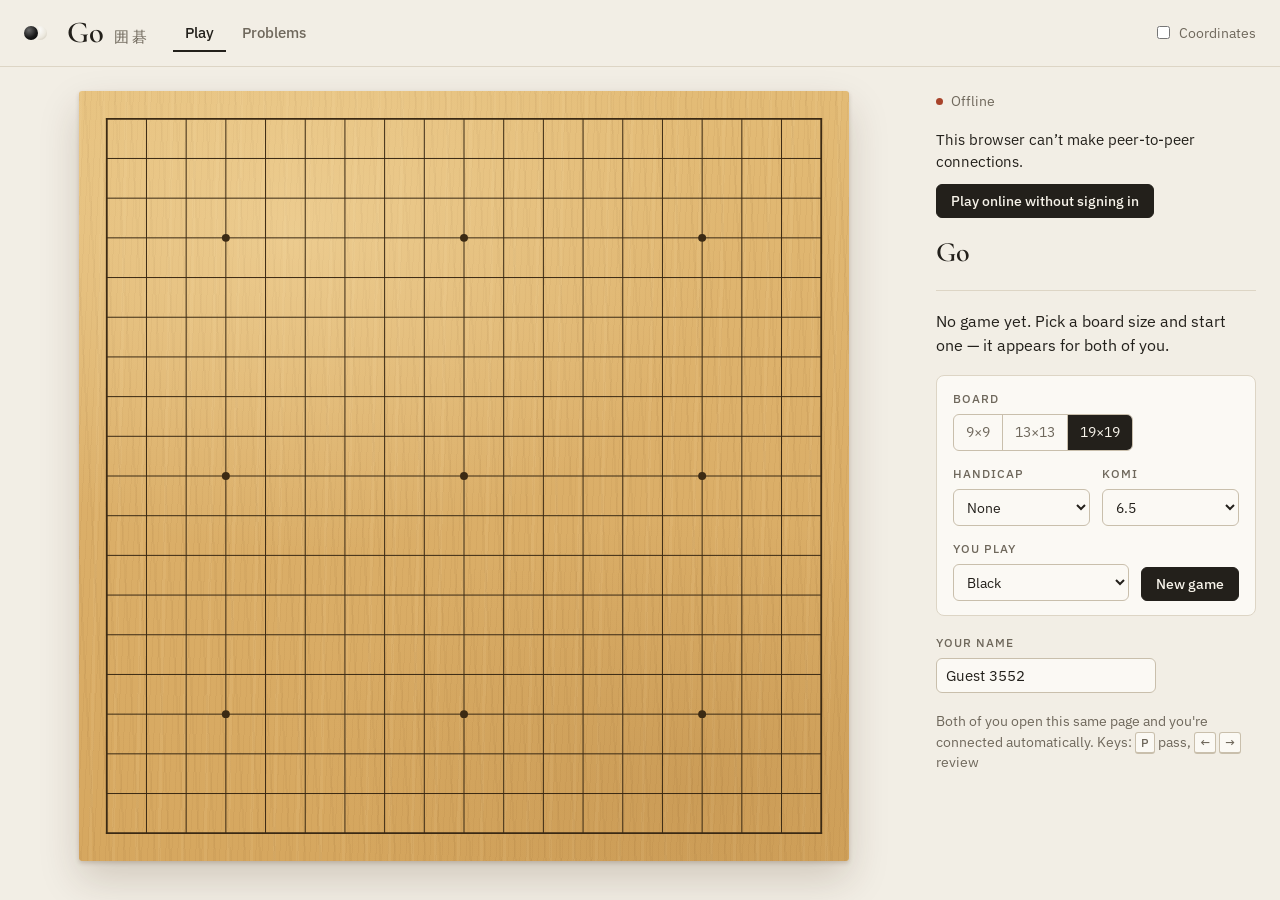
==== commit 5b2e4472: "Handicap selector; post-game review with variations and reset Co-Authored-By: Claude Opus 5.5 <norep" ====
--- a/site/index.html
+++ b/site/index.html
@@ -47,6 +47,22 @@
           <div class="controls" id="play-controls"></div>
           <div class="controls secondary" id="play-controls-2"></div>
 
+          <div class="review" id="review" hidden>
+            <div class="rv-nav">
+              <button class="btn icon" id="rv-first" aria-label="First move"><svg viewBox="0 0 16 16" aria-hidden="true"><path d="M4 3v10M12 3 7 8l5 5"/></svg></button>
+              <button class="btn icon" id="rv-prev" aria-label="Previous move"><svg viewBox="0 0 16 16" aria-hidden="true"><path d="M10 3 5 8l5 5"/></svg></button>
+              <span class="rv-where" id="rv-where"></span>
+              <button class="btn icon" id="rv-next" aria-label="Next move"><svg viewBox="0 0 16 16" aria-hidden="true"><path d="m6 3 5 5-5 5"/></svg></button>
+              <button class="btn icon" id="rv-last" aria-label="Last move"><svg viewBox="0 0 16 16" aria-hidden="true"><path d="M12 3v10M4 3l5 5-5 5"/></svg></button>
+            </div>
+            <input type="range" id="rv-slider" min="0" max="0" value="0" aria-label="Move">
+            <div class="rv-explore" id="rv-explore" hidden>
+              <span><strong>Exploring</strong> <span class="muted" id="rv-explore-text"></span></span>
+              <button class="btn small" id="rv-reset">Reset</button>
+            </div>
+            <button class="btn small primary" id="rv-live" hidden>Back to game</button>
+          </div>
+
           <form id="new-game" class="card new-game" autocomplete="off">
             <div class="field">
               <span class="label">Board</span>
@@ -55,6 +71,23 @@
                 <label><input type="radio" name="size" value="13"><span>13×13</span></label>
                 <label><input type="radio" name="size" value="19" checked><span>19×19</span></label>
               </div>
+            </div>
+            <div class="field-row">
+              <label class="field"><span class="label">Handicap</span>
+                <select name="handicap">
+                  <option value="0" selected>None</option>
+                  <option>2</option><option>3</option><option>4</option><option>5</option>
+                  <option>6</option><option>7</option><option>8</option><option>9</option>
+                </select>
+              </label>
+              <label class="field"><span class="label">Komi</span>
+                <select name="komi">
+                  <option value="0.5">0.5</option>
+                  <option value="5.5">5.5</option>
+                  <option value="6.5" selected>6.5</option>
+                  <option value="7.5">7.5</option>
+                </select>
+              </label>
             </div>
             <div class="new-row">
               <label class="field"><span class="label">You play</span>
@@ -70,7 +103,7 @@
           <label class="name-field"><span class="label">Your name</span>
             <input type="text" id="my-name" maxlength="40" autocomplete="nickname" spellcheck="false">
           </label>
-          <p class="hint muted small">Both of you open this same page and you're connected automatically. Key: <kbd>P</kbd> pass</p>
+          <p class="hint muted small">Both of you open this same page and you're connected automatically. Keys: <kbd>P</kbd> pass, <kbd>&larr;</kbd> <kbd>&rarr;</kbd> review</p>
         </aside>
       </div>
     </section>
--- a/site/style.css
+++ b/site/style.css
@@ -398,3 +398,20 @@
 }
 .notice-inline { display: flex; flex-direction: column; gap: 10px; align-items: flex-start; font-size: 0.92rem; }
 .from-here { padding-top: 14px; border-top: 1px solid var(--line); }
+
+/* ---------- review & explore */
+.review { display: flex; flex-direction: column; gap: 10px; padding-top: 14px; border-top: 1px solid var(--line); }
+.rv-nav { display: flex; align-items: center; gap: 6px; }
+.rv-where { flex: 1; text-align: center; font-size: 0.88rem; color: var(--muted); font-variant-numeric: tabular-nums; }
+.btn.icon { padding: 7px 9px; }
+.btn.icon svg { width: 14px; height: 14px; fill: none; stroke: currentColor; stroke-width: 1.6; stroke-linecap: round; stroke-linejoin: round; }
+.review input[type="range"] { width: 100%; accent-color: var(--ink); }
+.rv-explore {
+  display: flex; align-items: center; justify-content: space-between; gap: 10px;
+  font-size: 0.88rem;
+  border-left: 3px solid var(--accent);
+  background: var(--accent-soft);
+  padding: 8px 10px;
+  border-radius: var(--radius);
+}
+#rv-live { align-self: flex-start; }
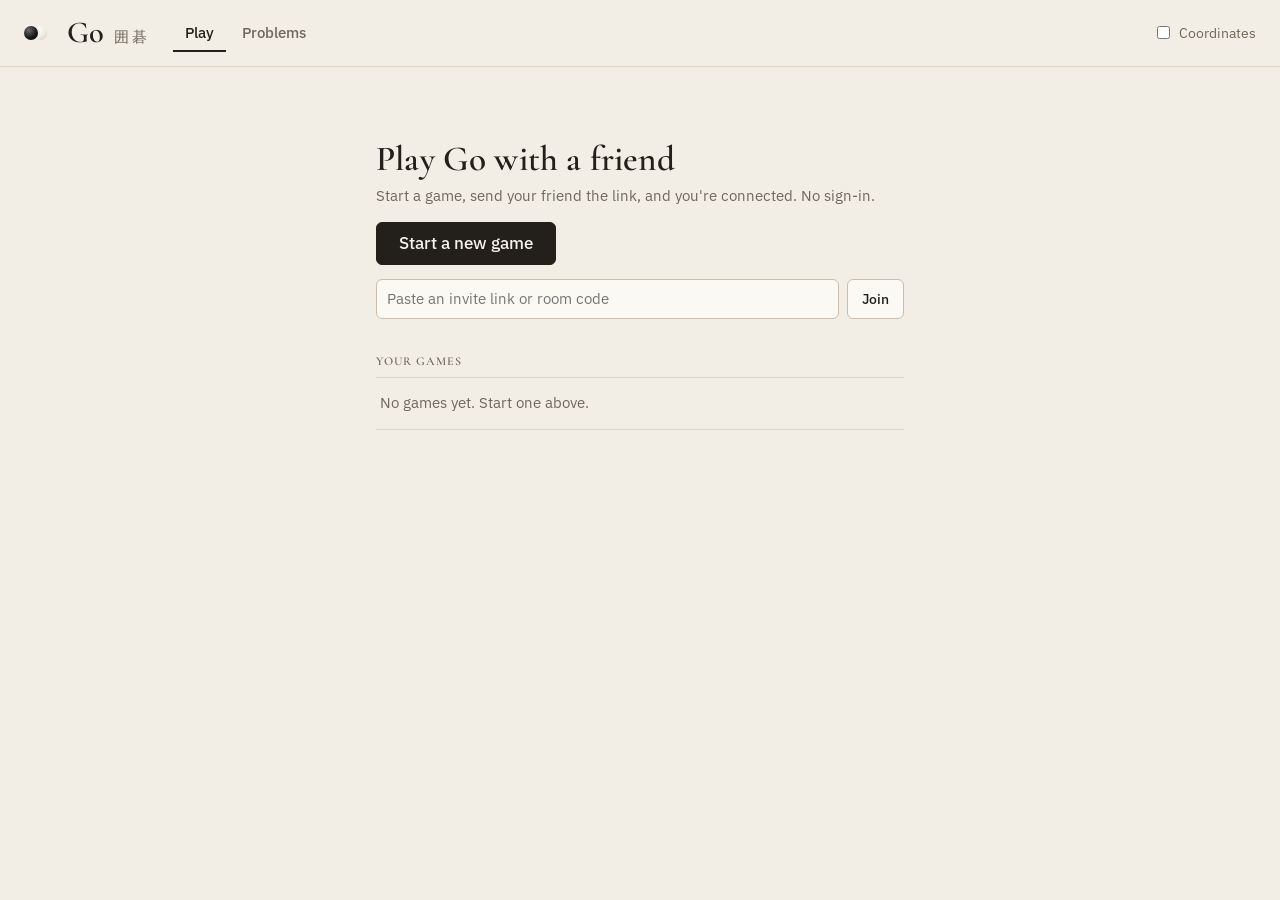
==== commit 92e77b08: "Home page with your games: start a game, join by link, go back to any game /go/ now opens a home pag" ====
--- a/site/index.html
+++ b/site/index.html
@@ -12,11 +12,11 @@
 </head>
 <body>
   <header class="top">
-    <div class="brand">
+    <a class="brand" href="./" title="Home: your games">
       <span class="brand-mark" aria-hidden="true"></span>
       <h1>Go</h1>
       <span class="brand-sub" lang="ja">囲碁</span>
-    </div>
+    </a>
     <nav class="tabs" role="tablist" aria-label="Mode">
       <button role="tab" id="tab-play" data-tab="play" aria-controls="view-play">Play</button>
       <button role="tab" id="tab-problems" data-tab="problems" aria-controls="view-problems">Problems</button>
@@ -30,11 +30,31 @@
   <div id="banner" class="banner" hidden></div>
 
   <main>
+    <!-- Home: start a game, join one, or go back to one of yours -->
+    <section id="view-home" class="view home" aria-labelledby="tab-play" hidden>
+      <div class="home-wrap">
+        <h2>Play Go with a friend</h2>
+        <p class="muted">Start a game, send your friend the link, and you're connected. No sign-in.</p>
+        <button class="btn primary big" id="home-new">Start a new game</button>
+        <form id="home-join" class="home-join" autocomplete="off">
+          <input type="text" id="home-code" placeholder="Paste an invite link or room code" aria-label="Invite link or room code">
+          <button class="btn">Join</button>
+        </form>
+        <h3>Your games</h3>
+        <ol id="home-rooms" class="home-rooms"></ol>
+      </div>
+    </section>
+
     <!-- Play: one shared game between two people -->
     <section id="view-play" class="view" role="tabpanel" aria-labelledby="tab-play" hidden>
       <div class="play-layout">
         <div class="stage"><div class="board-host" id="board-play"></div></div>
         <aside class="side">
+          <div class="room-bar">
+            <a class="btn small ghost" href="./">&larr; All games</a>
+            <button type="button" class="btn small" id="copy-link">Copy invite link</button>
+            <span class="muted small">Room <span id="room-code"></span></span>
+          </div>
           <p class="conn small" id="conn"></p>
           <div class="notice-inline" id="offline" hidden></div>
           <div class="game-head">
@@ -103,7 +123,7 @@
           <label class="name-field"><span class="label">Your name</span>
             <input type="text" id="my-name" maxlength="40" autocomplete="nickname" spellcheck="false">
           </label>
-          <p class="hint muted small">Both of you open this same page and you're connected automatically. Keys: <kbd>P</kbd> pass, <kbd>&larr;</kbd> <kbd>&rarr;</kbd> review</p>
+          <p class="hint muted small">Send your friend the invite link; you're connected as soon as they open it. Keys: <kbd>P</kbd> pass, <kbd>&larr;</kbd> <kbd>&rarr;</kbd> review</p>
         </aside>
       </div>
     </section>
--- a/site/style.css
+++ b/site/style.css
@@ -159,6 +159,17 @@
   padding: 7px 9px;
   min-width: 0;
 }
+select {
+  -webkit-appearance: none;
+  appearance: none;
+  padding-right: 30px;
+  background-image: url("data:image/svg+xml,%3Csvg xmlns='http://www.w3.org/2000/svg' width='10' height='6' viewBox='0 0 10 6'%3E%3Cpath d='M1 1l4 4 4-4' fill='none' stroke='%238f877b' stroke-width='1.4' stroke-linecap='round' stroke-linejoin='round'/%3E%3C/svg%3E");
+  background-position: right 11px center;
+  background-size: 10px 6px;
+  background-repeat: no-repeat;
+  cursor: pointer;
+}
+select:focus-visible { outline-offset: 1px; }
 input[type="search"] { width: 100%; }
 input[type="checkbox"] { accent-color: var(--ink); }
 
@@ -415,3 +426,22 @@
   border-radius: var(--radius);
 }
 #rv-live { align-self: flex-start; }
+
+.eyebrow .together { color: var(--accent); }
+
+/* Home ("All games") */
+a.brand { color: inherit; text-decoration: none; }
+.home-wrap { max-width: 560px; margin: 48px auto; padding: 0 16px; }
+.home-wrap h2 { font-family: var(--serif); font-weight: 600; font-size: 2.2rem; margin: 0 0 6px; }
+.home-wrap h3 { font-size: 0.75rem; letter-spacing: 0.08em; text-transform: uppercase; color: var(--muted); margin: 36px 0 8px; }
+.home-wrap .btn.big { font-size: 1.05rem; padding: 12px 22px; margin-top: 14px; }
+.home-join { display: flex; gap: 8px; margin-top: 14px; }
+.home-join input { flex: 1; min-width: 0; padding: 8px 10px; border: 1px solid var(--line-strong); border-radius: var(--radius); background: var(--surface); color: var(--ink); font: inherit; }
+.home-rooms { list-style: none; margin: 0; padding: 0; border-top: 1px solid var(--line); }
+.home-rooms li { border-bottom: 1px solid var(--line); }
+.home-rooms li.empty { padding: 14px 4px; }
+.home-rooms a { display: grid; grid-template-columns: 1fr auto; gap: 2px 12px; padding: 12px 4px; color: inherit; text-decoration: none; }
+.home-rooms a:hover { background: var(--btn-hover); }
+.hr-who { font-weight: 600; }
+.hr-code { grid-row: 1 / span 2; grid-column: 2; align-self: center; font-family: ui-monospace, monospace; }
+.room-bar { display: flex; flex-wrap: wrap; align-items: center; gap: 8px; margin-bottom: 10px; }
